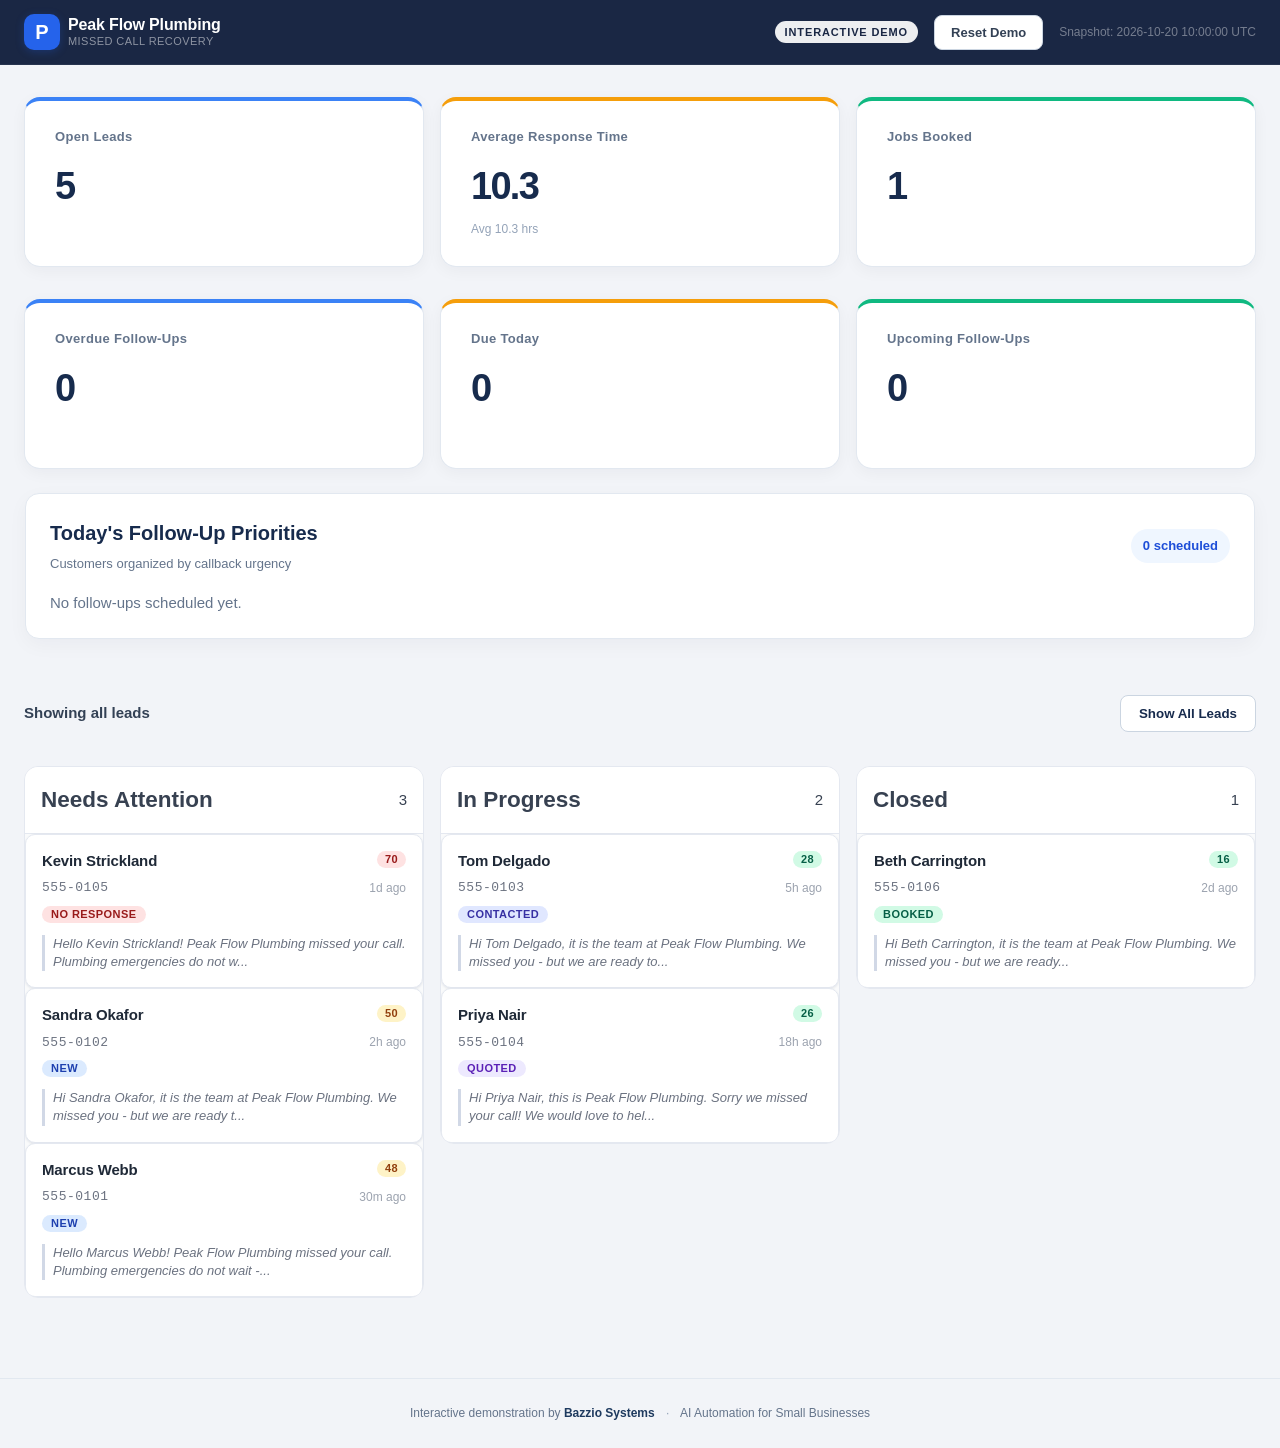
==== dashboard/index.html @ 4071e9ad "Initial Bazzio Systems plumbing demo" ====
﻿<!DOCTYPE html>
<html lang="en">
<head>
  <meta charset="UTF-8">
  <meta name="viewport" content="width=device-width, initial-scale=1">
  <title>Peak Flow Plumbing | Lead Recovery</title>
  <link rel="stylesheet" href="styles.css">
</head>
<body>

<header class="app-header">
  <div class="header-inner">
    <div class="brand">
      <div class="brand-icon">P</div>
      <div class="brand-text">
        <div class="brand-name">Peak Flow Plumbing</div>
        <div class="brand-sub">Missed Call Recovery</div>
      </div>
    </div>
    <div class="header-right">
      <span class="demo-badge">INTERACTIVE DEMO</span><button id="reset-demo-btn" type="button" title="Restore the original six demo customers">Reset Demo</button>
      <span id="anchor-label" class="anchor-label"></span>
    </div>
  </div>
</header>

<main>
  <section class="metrics-section">
    <div class="metrics-grid">
      <article class="metric-card">
        <h3>Open Leads</h3>
        <strong id="metric-open">0</strong>
      </article>

      <article class="metric-card">
        <h3>Average Response Time</h3>
        <strong id="metric-avg-hrs">0</strong>
        <span id="metric-avg-label"></span>
      </article>

      <article class="metric-card">
        <h3>Jobs Booked</h3>
        <strong id="metric-booked">0</strong>
      </article>
    </div>
  </section>

  <section class="metrics-section followup-summary">
    <div class="metrics-grid">
      <article class="metric-card">
        <h3>Overdue Follow-Ups</h3>
        <strong id="followup-overdue">0</strong>
      </article>
      <article class="metric-card">
        <h3>Due Today</h3>
        <strong id="followup-today">0</strong>
      </article>
      <article class="metric-card">
        <h3>Upcoming Follow-Ups</h3>
        <strong id="followup-upcoming">0</strong>
      </article>
    </div>
  </section>
  <div id="board"></div>

  <section id="followup-priority-section"
    style="max-width:1230px;margin:24px auto;padding:24px;box-sizing:border-box;background:#ffffff;border:1px solid #e2e8f0;border-radius:14px;box-shadow:0 6px 20px rgba(15,23,42,0.04);">

    <div style="display:flex;justify-content:space-between;align-items:center;gap:12px;flex-wrap:wrap;margin-bottom:18px;">
      <div>
        <h2 style="margin:0;color:#172b4d;font-size:20px;">
          Today's Follow-Up Priorities
        </h2>
        <p style="margin:6px 0 0;color:#64748b;font-size:13px;">
          Customers organized by callback urgency
        </p>
      </div>
      <span id="priority-count"
        style="background:#eff6ff;color:#1d4ed8;padding:7px 12px;border-radius:20px;font-size:13px;font-weight:600;">
        0 scheduled
      </span>
    </div>

    <div id="followup-priority-list">
      <p style="color:#64748b;font-size:14px;">
        Loading follow-up priorities...
      </p>
    </div>
  </section>
  <section class="board">
    <div class="board-inner">
    <div id="followup-filter-toolbar" style="grid-column:1 / -1;display:flex;align-items:center;justify-content:space-between;gap:12px;flex-wrap:wrap;margin-bottom:18px;">
      <span id="active-filter-label" aria-live="polite" style="font-weight:600;color:#334155;">Showing all leads</span>
      <button id="show-all-leads" type="button" style="padding:10px 18px;border:1px solid #cbd5e1;border-radius:8px;background:#ffffff;color:#172b4d;font-weight:600;cursor:pointer;">
        Show All Leads
      </button>
    </div>

      <article class="lane">
        <div class="lane-header">
          <h2>Needs Attention</h2>
          <span id="count-attention">0</span>
        </div>
        <div id="lane-attention-cards"></div>
      </article>

      <article class="lane">
        <div class="lane-header">
          <h2>In Progress</h2>
          <span id="count-progress">0</span>
        </div>
        <div id="lane-progress-cards"></div>
      </article>

      <article class="lane">
        <div class="lane-header">
          <h2>Closed</h2>
          <span id="count-closed">0</span>
        </div>
        <div id="lane-closed-cards"></div>
      </article>

    </div>
  </section>
</main>

<script src="../app/core.js"></script>
<script src="app.js"></script>
<footer class="bazzio-footer">Interactive demonstration by <strong>Bazzio Systems</strong> <span>·</span> AI Automation for Small Businesses</footer>
</body>
</html>
---- dashboard/styles.css ----
/* ==========================================================================
   Peak Flow Plumbing — Lead Dashboard Stylesheet
   Bazzio Systems AI Automation Demo — Phase 2
   ========================================================================== */

/* ── Custom Properties ────────────────────────────────────────────────────── */

:root {
  /* Palette */
  --bg:           #F2F4F8;
  --surface:      #FFFFFF;
  --surface-2:    #F9FAFB;
  --border:       #E4E8F0;
  --border-2:     #D1D8E6;

  /* Brand */
  --navy:         #1A2744;
  --navy-light:   #253361;

  /* Text */
  --text-primary: #1F2937;
  --text-body:    #374151;
  --text-muted:   #6B7280;
  --text-faint:   #9CA3AF;

  /* Lane: Needs Attention */
  --red:          #DC2626;
  --red-dim:      #B91C1C;
  --red-surface:  #FFF5F5;
  --red-border:   #FED7D7;
  --red-badge:    #FEE2E2;

  /* Lane: In Progress */
  --blue:         #2563EB;
  --blue-dim:     #1D4ED8;
  --blue-surface: #F0F4FF;
  --blue-border:  #C7D7FB;
  --blue-badge:   #DBEAFE;

  /* Lane: Closed */
  --green:        #16A34A;
  --green-dim:    #15803D;
  --green-surface:#F0FDF4;
  --green-border: #BBF7D0;
  --green-badge:  #D1FAE5;

  /* Urgency */
  --urg-high-bg:  #FEE2E2;
  --urg-high-txt: #991B1B;
  --urg-med-bg:   #FEF3C7;
  --urg-med-txt:  #92400E;
  --urg-low-bg:   #D1FAE5;
  --urg-low-txt:  #065F46;

  /* Status badges */
  --status-new-bg:    #DBEAFE;
  --status-new-txt:   #1E40AF;
  --status-contacted-bg:  #E0E7FF;
  --status-contacted-txt: #3730A3;
  --status-quoted-bg: #EDE9FE;
  --status-quoted-txt:#5B21B6;
  --status-no_response-bg: #FEE2E2;
  --status-no_response-txt:#991B1B;
  --status-won-bg:    #D1FAE5;
  --status-won-txt:   #065F46;
  --status-lost-bg:   #F3F4F6;
  --status-lost-txt:  #374151;

  /* Spacing */
  --space-xs:  4px;
  --space-sm:  8px;
  --space-md:  16px;
  --space-lg:  24px;
  --space-xl:  32px;
  --space-2xl: 48px;

  /* Radius */
  --radius-sm:  6px;
  --radius-md:  10px;
  --radius-lg:  14px;
  --radius-pill:9999px;

  /* Shadows */
  --shadow-sm: 0 1px 3px rgba(26,39,68,.07), 0 1px 2px rgba(26,39,68,.04);
  --shadow-md: 0 4px 12px rgba(26,39,68,.09), 0 2px 4px rgba(26,39,68,.05);
  --shadow-lg: 0 8px 24px rgba(26,39,68,.12), 0 4px 8px rgba(26,39,68,.06);

  /* Type */
  --font: -apple-system, BlinkMacSystemFont, "Segoe UI", "Helvetica Neue", Arial, sans-serif;
  --font-mono: ui-monospace, "SFMono-Regular", "Cascadia Code", Consolas, monospace;
}

/* ── Reset & Base ─────────────────────────────────────────────────────────── */

*, *::before, *::after {
  box-sizing: border-box;
  margin: 0;
  padding: 0;
}

html {
  font-size: 16px;
  -webkit-font-smoothing: antialiased;
  -moz-osx-font-smoothing: grayscale;
}

body {
  font-family: var(--font);
  font-size: 0.9375rem;
  line-height: 1.5;
  background: var(--bg);
  color: var(--text-body);
  min-height: 100vh;
}

/* ── Header ───────────────────────────────────────────────────────────────── */

.app-header {
  background: var(--navy);
  border-bottom: 1px solid rgba(255,255,255,.06);
  position: sticky;
  top: 0;
  z-index: 100;
}

.header-inner {
  max-width: 1280px;
  margin: 0 auto;
  padding: 0 var(--space-lg);
  height: 64px;
  display: flex;
  align-items: center;
  justify-content: space-between;
  gap: var(--space-md);
}

.brand {
  display: flex;
  align-items: center;
  gap: var(--space-sm);
  flex-shrink: 0;
}

.brand-icon {
  width: 32px;
  height: 32px;
  flex-shrink: 0;
}

.brand-text {
  display: flex;
  flex-direction: column;
  line-height: 1.25;
}

.brand-name {
  font-size: 1rem;
  font-weight: 700;
  color: #FFFFFF;
  letter-spacing: -0.01em;
}

.brand-sub {
  font-size: 0.6875rem;
  color: rgba(255,255,255,.5);
  letter-spacing: 0.04em;
  text-transform: uppercase;
}

.header-right {
  display: flex;
  align-items: center;
  gap: var(--space-md);
}

.demo-badge {
  font-size: 0.6875rem;
  font-weight: 700;
  letter-spacing: 0.08em;
  text-transform: uppercase;
  color: var(--navy);
  background: rgba(255,255,255,.92);
  border-radius: var(--radius-pill);
  padding: 3px 10px;
}

.anchor-label {
  font-size: 0.75rem;
  color: rgba(255,255,255,.4);
  display: none;
}

@media (min-width: 640px) {
  .anchor-label { display: block; }
}

/* ── Metrics Section ──────────────────────────────────────────────────────── */

.metrics-section {
  padding: var(--space-xl) var(--space-lg) 0;
  max-width: 1280px;
  margin: 0 auto;
}

.metrics-grid {
  display: grid;
  grid-template-columns: repeat(3, 1fr);
  gap: var(--space-md);
}

.metric-card {
  background: var(--surface);
  border: 1px solid var(--border);
  border-radius: var(--radius-lg);
  padding: var(--space-lg) var(--space-xl);
  display: flex;
  flex-direction: column;
  gap: var(--space-xs);
  box-shadow: var(--shadow-sm);
  transition: box-shadow .2s ease;
}

.metric-card:hover {
  box-shadow: var(--shadow-md);
}

.metric-card.accent-green {
  border-left: 4px solid var(--green);
}

.metric-card.accent-red {
  border-left: 4px solid var(--red);
}

.metric-card.accent-blue {
  border-left: 4px solid var(--blue);
}

.metric-value {
  font-size: 2rem;
  font-weight: 800;
  color: var(--navy);
  letter-spacing: -0.03em;
  line-height: 1;
}

.metric-label {
  font-size: 0.8125rem;
  color: var(--text-muted);
  font-weight: 500;
  text-transform: uppercase;
  letter-spacing: 0.05em;
}

@media (max-width: 480px) {
  .metrics-grid {
    grid-template-columns: 1fr;
  }
  .metric-card {
    flex-direction: row;
    align-items: center;
    justify-content: space-between;
    padding: var(--space-md);
  }
  .metric-value {
    font-size: 1.5rem;
  }
}

/* ── Board ────────────────────────────────────────────────────────────────── */

.board {
  padding: var(--space-xl) var(--space-lg) var(--space-2xl);
  max-width: 1280px;
  margin: 0 auto;
}

.board-inner {
  display: grid;
  grid-template-columns: repeat(3, 1fr);
  gap: var(--space-md);
  align-items: start;
}

@media (max-width: 900px) {
  .board-inner {
    grid-template-columns: 1fr;
  }
}

@media (min-width: 901px) and (max-width: 1100px) {
  .board-inner {
    grid-template-columns: repeat(3, 1fr);
    gap: var(--space-sm);
  }
}

/* ── Lane ─────────────────────────────────────────────────────────────────── */

.lane {
  border-radius: var(--radius-lg);
  border: 1px solid var(--border);
  background: var(--surface-2);
  overflow: hidden;
  display: flex;
  flex-direction: column;
}

.lane-header {
  padding: var(--space-md) var(--space-md);
  display: flex;
  align-items: center;
  justify-content: space-between;
  border-bottom: 1px solid var(--border);
  background: var(--surface);
}

.lane-title-group {
  display: flex;
  align-items: center;
  gap: var(--space-sm);
}

.lane-dot {
  width: 10px;
  height: 10px;
  border-radius: 50%;
  flex-shrink: 0;
}

.dot-red   { background: var(--red); }
.dot-blue  { background: var(--blue); }
.dot-green { background: var(--green); }

.lane-title {
  font-size: 0.875rem;
  font-weight: 700;
  color: var(--text-primary);
  letter-spacing: -0.01em;
}

.lane-count {
  font-size: 0.75rem;
  font-weight: 700;
  color: var(--text-muted);
  background: var(--border);
  border-radius: var(--radius-pill);
  padding: 2px 9px;
  min-width: 24px;
  text-align: center;
  display: inline-block;
}

.lane-attention .lane-count { background: var(--red-badge);  color: var(--red-dim); }
.lane-progress  .lane-count { background: var(--blue-badge); color: var(--blue-dim); }
.lane-closed    .lane-count { background: var(--green-badge);color: var(--green-dim); }

.lane-cards {
  padding: var(--space-sm);
  display: flex;
  flex-direction: column;
  gap: var(--space-sm);
  min-height: 120px;
}

/* ── Lead Card ────────────────────────────────────────────────────────────── */

.lead-card {
  background: var(--surface);
  border: 1px solid var(--border);
  border-radius: var(--radius-md);
  padding: var(--space-md);
  display: flex;
  flex-direction: column;
  gap: var(--space-sm);
  box-shadow: var(--shadow-sm);
  cursor: default;
  transition: box-shadow .18s ease, transform .18s ease, border-color .18s ease;
}

.lead-card:hover {
  box-shadow: var(--shadow-md);
  transform: translateY(-2px);
  border-color: var(--border-2);
}

.lane-attention .lead-card:hover { border-color: var(--red-border); }
.lane-progress  .lead-card:hover { border-color: var(--blue-border); }
.lane-closed    .lead-card:hover { border-color: var(--green-border); }

.card-header {
  display: flex;
  align-items: flex-start;
  justify-content: space-between;
  gap: var(--space-sm);
}

.lead-name {
  font-size: 0.9375rem;
  font-weight: 700;
  color: var(--text-primary);
  letter-spacing: -0.01em;
  line-height: 1.3;
  flex: 1;
}

/* Urgency pill */
.urgency-pill {
  font-size: 0.6875rem;
  font-weight: 800;
  letter-spacing: 0.03em;
  border-radius: var(--radius-pill);
  padding: 3px 8px;
  flex-shrink: 0;
  line-height: 1;
}

.urgency-high { background: var(--urg-high-bg); color: var(--urg-high-txt); }
.urgency-med  { background: var(--urg-med-bg);  color: var(--urg-med-txt);  }
.urgency-low  { background: var(--urg-low-bg);  color: var(--urg-low-txt);  }

/* Card meta row */
.card-meta {
  display: flex;
  align-items: center;
  justify-content: space-between;
  gap: var(--space-sm);
}

.lead-phone {
  font-family: var(--font-mono);
  font-size: 0.8125rem;
  color: var(--text-muted);
  letter-spacing: 0.04em;
}

.lead-time {
  font-size: 0.75rem;
  color: var(--text-faint);
}

/* Status badge */
.status-badge {
  display: inline-block;
  font-size: 0.6875rem;
  font-weight: 700;
  letter-spacing: 0.04em;
  text-transform: uppercase;
  border-radius: var(--radius-pill);
  padding: 3px 9px;
  line-height: 1;
  width: fit-content;
}

.status-new          { background: var(--status-new-bg);          color: var(--status-new-txt); }
.status-contacted    { background: var(--status-contacted-bg);    color: var(--status-contacted-txt); }
.status-quoted       { background: var(--status-quoted-bg);       color: var(--status-quoted-txt); }
.status-no_response  { background: var(--status-no_response-bg);  color: var(--status-no_response-txt); }
.status-won          { background: var(--status-won-bg);          color: var(--status-won-txt); }
.status-lost         { background: var(--status-lost-bg);         color: var(--status-lost-txt); }

/* SMS preview */
.sms-preview {
  font-size: 0.8125rem;
  color: var(--text-muted);
  line-height: 1.4;
  border-left: 3px solid var(--border-2);
  padding-left: var(--space-sm);
  margin-top: var(--space-xs);
  font-style: italic;
}

/* ── Empty State ──────────────────────────────────────────────────────────── */

.empty-state {
  display: flex;
  flex-direction: column;
  align-items: center;
  justify-content: center;
  padding: var(--space-xl) var(--space-md);
  color: var(--text-faint);
  font-size: 0.8125rem;
  text-align: center;
  gap: var(--space-sm);
}

.empty-state::before {
  content: "—";
  font-size: 1.5rem;
  opacity: .4;
}

/* ── Footer ───────────────────────────────────────────────────────────────── */

.app-footer {
  text-align: center;
  padding: var(--space-lg) var(--space-md);
  font-size: 0.75rem;
  color: var(--text-faint);
  border-top: 1px solid var(--border);
  margin-top: var(--space-md);
}

/* Bazzio premium metric cards */
.metrics-grid .metric-card {
    position: relative;
    min-height: 170px;
    padding: 26px 30px;
    background: #ffffff;
    border: 1px solid #e2e8f0;
    border-radius: 16px;
    box-shadow: 0 4px 16px rgba(15, 23, 42, 0.045);
    transition: transform 0.2s ease, box-shadow 0.2s ease;
}

.metrics-grid .metric-card:hover {
    transform: translateY(-3px);
    box-shadow: 0 10px 26px rgba(15, 23, 42, 0.09);
}

.metrics-grid .metric-card h3 {
    font-size: 13px;
    font-weight: 650;
    letter-spacing: 0.025em;
    color: #64748b;
    margin-bottom: 14px;
}

.metrics-grid .metric-card strong {
    display: block;
    font-size: 38px;
    line-height: 1.15;
    font-weight: 800;
    letter-spacing: -0.045em;
    color: #172b4d;
}

.metrics-grid .metric-card:nth-child(1) {
    border-top: 4px solid #3b82f6;
}

.metrics-grid .metric-card:nth-child(2) {
    border-top: 4px solid #f59e0b;
}

.metrics-grid .metric-card:nth-child(3) {
    border-top: 4px solid #10b981;
}

.metrics-grid .metric-card span {
    display: block;
    margin-top: 8px;
    font-size: 12px;
    color: #94a3b8;
}

@media (max-width: 640px) {
    .metrics-grid .metric-card {
        min-height: 140px;
        padding: 20px;
    }
    .metrics-grid .metric-card strong {
        font-size: 32px;
    }
}


/* Lead detail popup */
.lead-card {
    cursor: pointer;
    transition: box-shadow 0.2s ease, transform 0.2s ease;
}

.lead-card:hover {
    transform: translateY(-2px);
    box-shadow: 0 8px 22px rgba(15, 23, 42, 0.12);
}

.lead-detail-overlay {
    position: fixed;
    inset: 0;
    z-index: 9999;
    display: flex;
    align-items: center;
    justify-content: center;
    padding: 20px;
    background: rgba(15, 23, 42, 0.6);
    backdrop-filter: blur(4px);
}

.lead-detail-panel {
    width: 100%;
    max-width: 480px;
    padding: 32px;
    border-radius: 18px;
    background: #ffffff;
    box-shadow: 0 24px 64px rgba(0, 0, 0, 0.2);
}

.lead-detail-panel h2 {
    margin: 0 0 20px;
    font-size: 26px;
    color: #172b4d;
}

.lead-detail-panel h3 {
    margin: 24px 0 12px;
    font-size: 15px;
    color: #334155;
}

.lead-detail-panel > p {
    margin: 10px 0;
    color: #475569;
    font-size: 14px;
    line-height: 1.6;
}

.lead-detail-sms {
    padding: 18px;
    background: #f1f5f9;
    border-left: 3px solid #3b82f6;
    border-radius: 8px;
    white-space: pre-wrap;
    overflow-wrap: anywhere;
}

.lead-detail-close {
    width: 100%;
    margin-top: 24px;
    padding: 13px 20px;
    background: #172b4d;
    color: white;
    border: none;
    border-radius: 10px;
    font-size: 14px;
    font-weight: 700;
    cursor: pointer;
}

.lead-detail-close:hover {
    background: #284775;
}


.lead-status-select {
    display: block;
    width: 100%;
    padding: 13px 14px;
    margin-top: 10px;
    border: 1px solid #cbd5e1;
    border-radius: 10px;
    background: #ffffff;
    color: #172b4d;
    font-size: 14px;
    cursor: pointer;
}

.lead-status-select:focus {
    outline: 2px solid #3b82f6;
    outline-offset: 2px;
}


/* Phase 4: Customer popup polish */
.lead-detail-panel { max-width: 540px; padding: 30px; border: 1px solid #e2e8f0; border-radius: 16px; box-shadow: 0 24px 70px rgba(15,23,42,.22); }
.lead-detail-panel h2 { font-size: 24px; letter-spacing: -.5px; margin-bottom: 18px; }
.lead-detail-panel h3 { margin-top: 28px; margin-bottom: 12px; font-size: 15px; }
.lead-detail-close { transition: background .2s ease, transform .2s ease; }
.lead-detail-close:hover { transform: translateY(-1px); }
.lead-detail-close:active { transform: translateY(0); }
@media (max-width: 600px) { .lead-detail-panel { width: 100%; max-width: 100%; padding: 20px; } }

/* Phase 4: Lead card polish */
.lead-card { transition: transform .18s ease, box-shadow .18s ease, border-color .18s ease; cursor: pointer; }
.lead-card:hover { transform: translateY(-3px); box-shadow: 0 10px 28px rgba(15,23,42,.10); position: relative; z-index: 1; }
.lead-card:active { transform: translateY(-1px); }
.lead-card:focus-visible { outline: 3px solid #3b82f6; outline-offset: 2px; }
@media (prefers-reduced-motion: reduce) { .lead-card, .lead-detail-close { transition: none; } }

/* Phase 4: Follow-Up Priority Queue polish */
#followup-priority-list > div {
  background: #ffffff;
  border: 1px solid #e2e8f0;
  border-left: 4px solid #cbd5e1;
  border-radius: 12px;
  padding: 18px !important;
  margin-bottom: 12px !important;
  transition: box-shadow .2s ease, transform .2s ease;
}

#followup-priority-list > div:hover {
  transform: translateY(-2px);
  box-shadow: 0 8px 24px rgba(15, 23, 42, .08);
}

#followup-priority-list > div:focus-visible {
  outline: 3px solid #3b82f6;
  outline-offset: 3px;
}

#followup-priority-list > div strong {
  display: block;
  font-size: 15px;
  color: #172b4d;
  margin-bottom: 6px;
}

#followup-priority-list > div button {
  padding: 10px 16px !important;
  border-radius: 8px !important;
  font-weight: 600 !important;
  transition: filter .2s ease, transform .2s ease;
}

#followup-priority-list > div button:hover {
  filter: brightness(.92);
  transform: translateY(-1px);
}

@media (prefers-reduced-motion: reduce) {
  #followup-priority-list > div,
  #followup-priority-list > div button {
    transition: none;
  }
}

/* Phase 4: Priority Queue urgency indicators */
#followup-priority-list > div[data-priority="overdue"] {
  border-left: 5px solid #dc2626 !important;
  background: #fffafa;
}

#followup-priority-list > div[data-priority="today"] {
  border-left: 5px solid #f59e0b !important;
  background: #fffdf5;
}

#followup-priority-list > div[data-priority="upcoming"] {
  border-left: 5px solid #10b981 !important;
  background: #f8fffc;
}

/* Phase 4: Compact mobile dashboard metrics */
@media (max-width: 480px) {
  .metrics-grid {
    gap: 12px;
  }

  .metrics-grid .metric-card {
    min-height: 0;
    padding: 16px 18px;
  }

  .metrics-grid .metric-card h3 {
    margin: 0;
    line-height: 1.4;
  }

  .metrics-grid .metric-card strong {
    font-size: 28px;
    line-height: 1.2;
  }
}

/* Reset Demo button */
#reset-demo-btn {
  padding: 9px 16px;
  border: 1px solid #cbd5e1;
  border-radius: 8px;
  background: #ffffff;
  color: #334155;
  font-size: 13px;
  font-weight: 600;
  cursor: pointer;
  transition: background .2s ease, border-color .2s ease;
}

#reset-demo-btn:hover {
  background: #f1f5f9;
  border-color: #94a3b8;
}

#reset-demo-btn:focus-visible {
  outline: 3px solid #3b82f6;
  outline-offset: 2px;
}

@media (max-width: 480px) {
  #reset-demo-btn {
    padding: 7px 10px;
    font-size: 12px;
  }
}

/* Premium header logo */
.app-header .brand-icon { display: flex; align-items: center; justify-content: center; width: 36px; height: 36px; min-width: 36px; border-radius: 10px; background: #2563eb; color: #ffffff; font-size: 20px; font-weight: 800; line-height: 1; box-shadow: 0 2px 8px rgba(37,99,235,.25); }

/* Bazzio Systems footer */
.bazzio-footer { width: 100%; box-sizing: border-box; text-align: center; padding: 24px 16px; margin-top: 32px; color: #64748b; font-size: 12px; line-height: 1.8; border-top: 1px solid #e2e8f0; }
.bazzio-footer strong { color: #1e3a5f; font-weight: 700; }
.bazzio-footer span { margin: 0 8px; color: #94a3b8; }
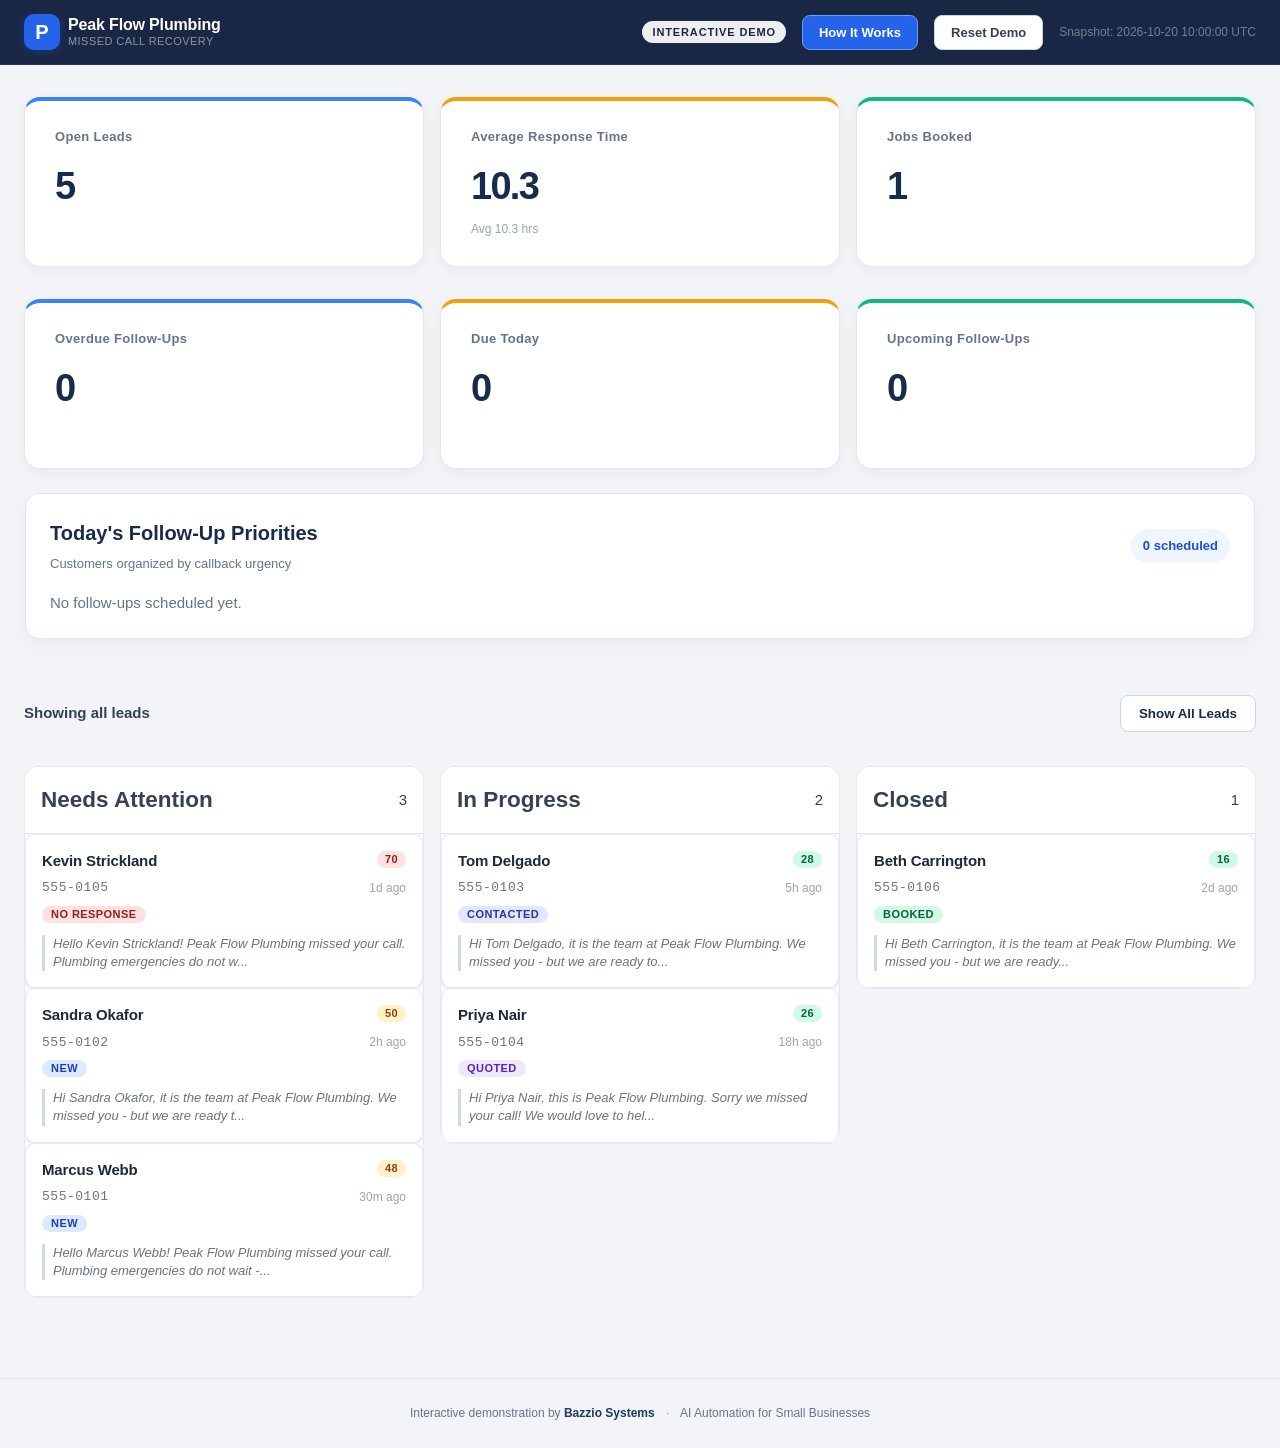
==== commit 21537b06: "Add interactive How It Works walkthrough" ====
--- a/dashboard/index.html
+++ b/dashboard/index.html
@@ -18,7 +18,7 @@
       </div>
     </div>
     <div class="header-right">
-      <span class="demo-badge">INTERACTIVE DEMO</span><button id="reset-demo-btn" type="button" title="Restore the original six demo customers">Reset Demo</button>
+      <span class="demo-badge">INTERACTIVE DEMO</span><button id="how-it-works-btn" type="button">How It Works</button> <button id="reset-demo-btn" type="button" title="Restore the original six demo customers">Reset Demo</button>
       <span id="anchor-label" class="anchor-label"></span>
     </div>
   </div>
@@ -137,3 +137,4 @@
 
 
 
+
--- a/dashboard/styles.css
+++ b/dashboard/styles.css
@@ -800,3 +800,21 @@
 .bazzio-footer { width: 100%; box-sizing: border-box; text-align: center; padding: 24px 16px; margin-top: 32px; color: #64748b; font-size: 12px; line-height: 1.8; border-top: 1px solid #e2e8f0; }
 .bazzio-footer strong { color: #1e3a5f; font-weight: 700; }
 .bazzio-footer span { margin: 0 8px; color: #94a3b8; }
+
+/* How It Works header button */
+#how-it-works-btn { padding: 9px 16px; border: 1px solid #60a5fa; border-radius: 8px; background: #2563eb; color: #fff; font-size: 13px; font-weight: 700; cursor: pointer; transition: background .2s ease, transform .2s ease; }
+#how-it-works-btn:hover { background: #1d4ed8; transform: translateY(-1px); }
+#how-it-works-btn:focus-visible { outline: 3px solid #93c5fd; outline-offset: 2px; }
+@media (max-width: 480px) { #how-it-works-btn { padding: 7px 10px; font-size: 12px; } }
+
+/* Bazzio walkthrough polish */
+#how-it-works-overlay .lead-detail-panel { width: min(600px, 92vw); box-sizing: border-box; padding: 32px; }
+#how-it-works-overlay h2 { font-size: 25px; margin-bottom: 12px; }
+#how-it-works-overlay .lead-detail-panel > p { font-size: 14px; line-height: 1.7; }
+#how-it-works-overlay .walkthrough-steps { display: grid; gap: 12px; margin: 24px 0; }
+#how-it-works-overlay .walkthrough-steps p { margin: 0; padding: 16px 18px; border: 1px solid #e2e8f0; border-left: 4px solid #2563eb; border-radius: 10px; background: #f8fafc; color: #475569; font-size: 14px; line-height: 1.6; }
+#how-it-works-overlay .walkthrough-steps strong { color: #172b4d; }
+#walkthrough-close { width: 100%; padding: 13px 18px; margin-top: 14px; border: 0; border-radius: 9px; background: #2563eb; color: white; font-size: 14px; font-weight: 700; cursor: pointer; }
+#walkthrough-close:hover { background: #1d4ed8; }
+#walkthrough-close:focus-visible { outline: 3px solid #93c5fd; outline-offset: 2px; }
+@media (max-width: 480px) { #how-it-works-overlay .lead-detail-panel { padding: 20px; } #how-it-works-overlay h2 { font-size: 21px; } }
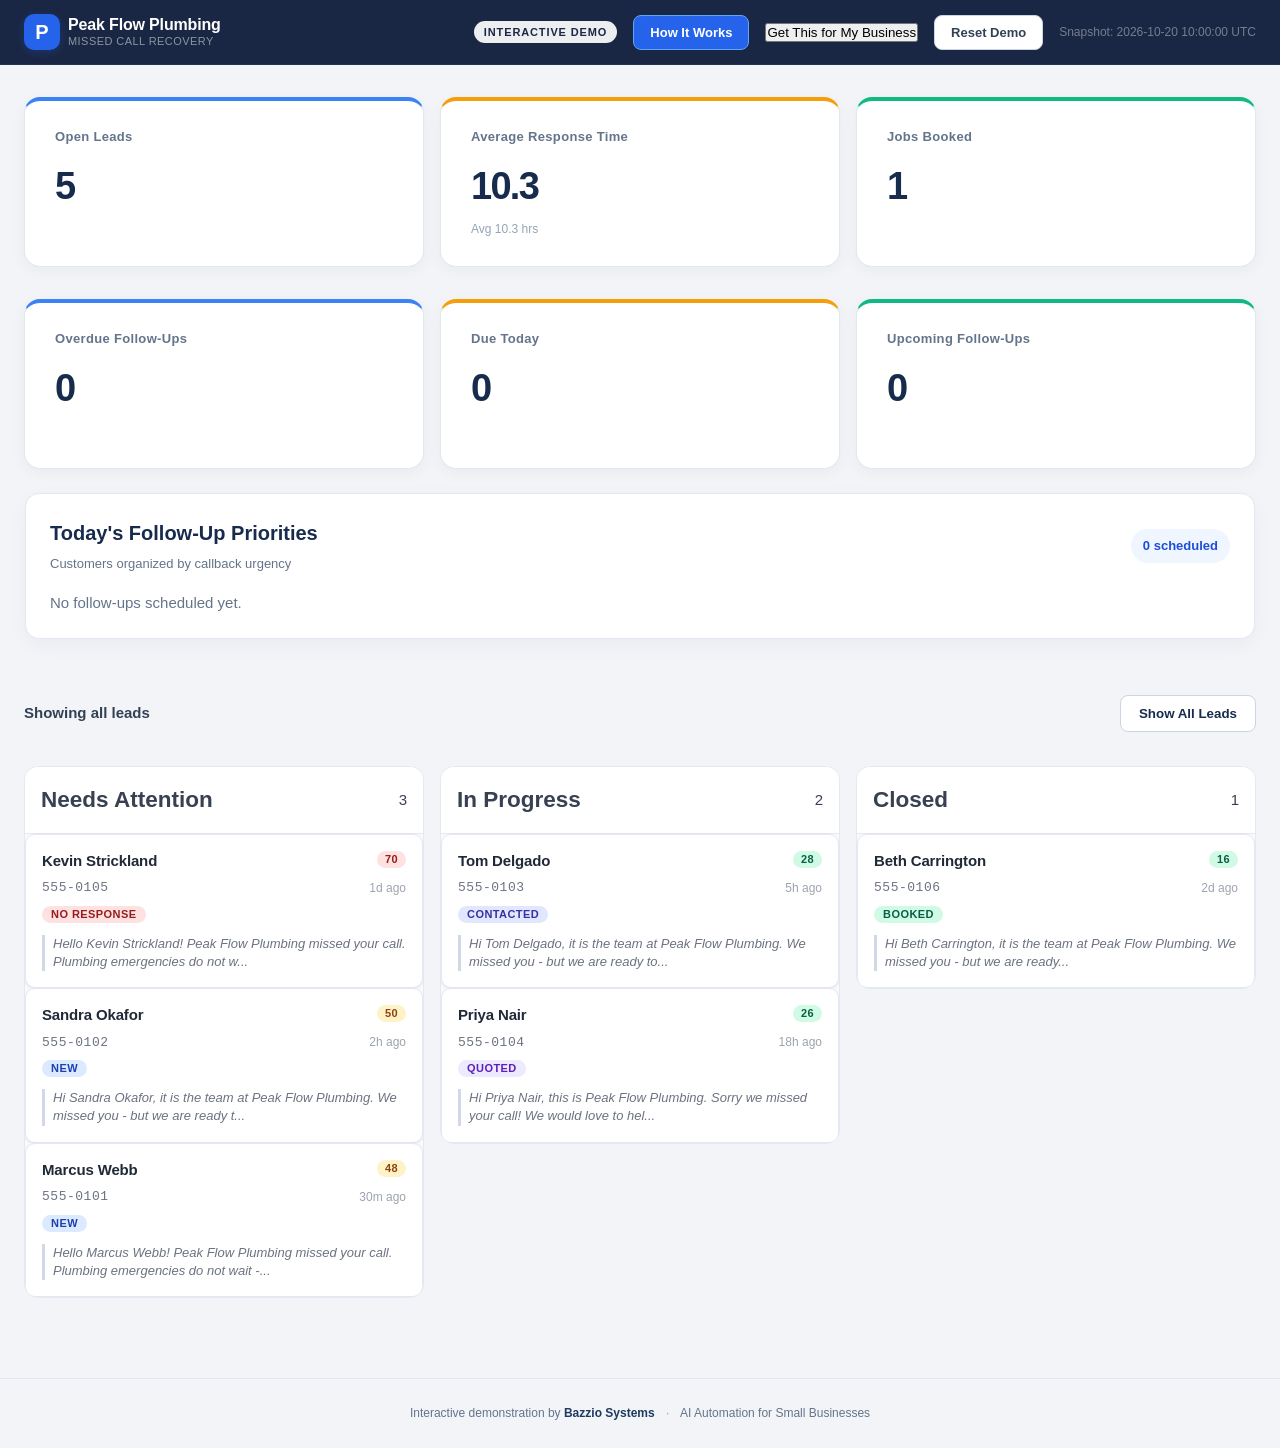
==== commit 88e4110d: "Add Bazzio Systems consultation form" ====
--- a/dashboard/index.html
+++ b/dashboard/index.html
@@ -18,7 +18,7 @@
       </div>
     </div>
     <div class="header-right">
-      <span class="demo-badge">INTERACTIVE DEMO</span><button id="how-it-works-btn" type="button">How It Works</button> <button id="reset-demo-btn" type="button" title="Restore the original six demo customers">Reset Demo</button>
+      <span class="demo-badge">INTERACTIVE DEMO</span><button id="how-it-works-btn" type="button">How It Works</button> <button id="contact-bazzio-btn" type="button">Get This for My Business</button> <button id="reset-demo-btn" type="button" title="Restore the original six demo customers">Reset Demo</button>
       <span id="anchor-label" class="anchor-label"></span>
     </div>
   </div>
@@ -138,3 +138,4 @@
 
 
 
+
--- a/dashboard/styles.css
+++ b/dashboard/styles.css
@@ -818,3 +818,4 @@
 #walkthrough-close:hover { background: #1d4ed8; }
 #walkthrough-close:focus-visible { outline: 3px solid #93c5fd; outline-offset: 2px; }
 @media (max-width: 480px) { #how-it-works-overlay .lead-detail-panel { padding: 20px; } #how-it-works-overlay h2 { font-size: 21px; } }
+#bazzio-contact-overlay .lead-detail-panel{width:min(560px,calc(100vw - 32px));padding:28px}#bazzio-contact-form{display:flex;flex-direction:column;gap:16px;margin-top:20px}#bazzio-contact-form label{display:flex;flex-direction:column;gap:7px;font-size:14px;font-weight:600;color:#334155}#bazzio-contact-form input,#bazzio-contact-form textarea{box-sizing:border-box;width:100%;padding:12px 14px;border:1px solid #cbd5e1;border-radius:9px;background:#fff;color:#0f172a;font:inherit;font-weight:400}#bazzio-contact-form input:focus,#bazzio-contact-form textarea:focus{outline:2px solid #2563eb;outline-offset:1px}#bazzio-contact-form button{padding:13px 16px;border-radius:9px;font-weight:700;cursor:pointer}#bazzio-contact-form button[type=submit]{background:#2563eb;color:white;border:0}#bazzio-contact-close{background:#f1f5f9;color:#334155;border:1px solid #cbd5e1}
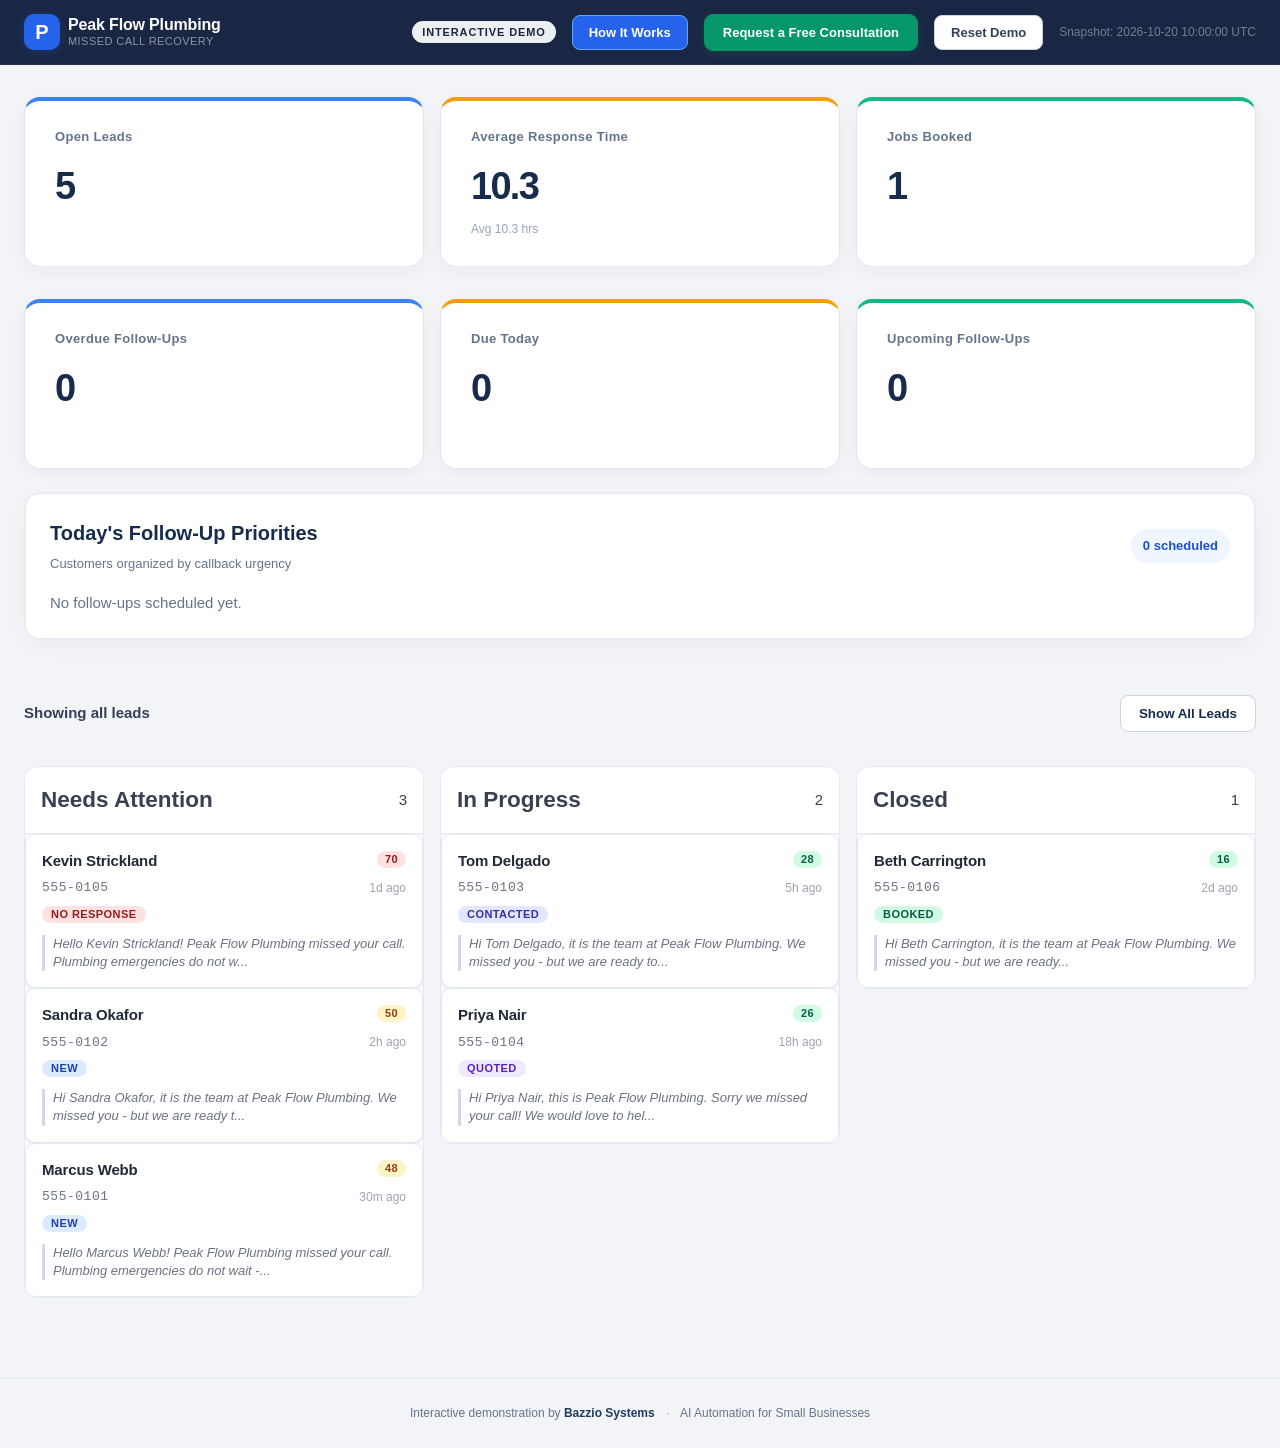
==== commit d7313770: "Style Bazzio consultation button" ====
--- a/dashboard/index.html
+++ b/dashboard/index.html
@@ -18,7 +18,7 @@
       </div>
     </div>
     <div class="header-right">
-      <span class="demo-badge">INTERACTIVE DEMO</span><button id="how-it-works-btn" type="button">How It Works</button> <button id="contact-bazzio-btn" type="button">Get This for My Business</button> <button id="reset-demo-btn" type="button" title="Restore the original six demo customers">Reset Demo</button>
+      <span class="demo-badge">INTERACTIVE DEMO</span><button id="how-it-works-btn" type="button">How It Works</button> <button id="contact-bazzio-btn" type="button">Request a Free Consultation</button> <button id="reset-demo-btn" type="button" title="Restore the original six demo customers">Reset Demo</button>
       <span id="anchor-label" class="anchor-label"></span>
     </div>
   </div>
@@ -139,3 +139,4 @@
 
 
 
+
--- a/dashboard/styles.css
+++ b/dashboard/styles.css
@@ -819,3 +819,4 @@
 #walkthrough-close:focus-visible { outline: 3px solid #93c5fd; outline-offset: 2px; }
 @media (max-width: 480px) { #how-it-works-overlay .lead-detail-panel { padding: 20px; } #how-it-works-overlay h2 { font-size: 21px; } }
 #bazzio-contact-overlay .lead-detail-panel{width:min(560px,calc(100vw - 32px));padding:28px}#bazzio-contact-form{display:flex;flex-direction:column;gap:16px;margin-top:20px}#bazzio-contact-form label{display:flex;flex-direction:column;gap:7px;font-size:14px;font-weight:600;color:#334155}#bazzio-contact-form input,#bazzio-contact-form textarea{box-sizing:border-box;width:100%;padding:12px 14px;border:1px solid #cbd5e1;border-radius:9px;background:#fff;color:#0f172a;font:inherit;font-weight:400}#bazzio-contact-form input:focus,#bazzio-contact-form textarea:focus{outline:2px solid #2563eb;outline-offset:1px}#bazzio-contact-form button{padding:13px 16px;border-radius:9px;font-weight:700;cursor:pointer}#bazzio-contact-form button[type=submit]{background:#2563eb;color:white;border:0}#bazzio-contact-close{background:#f1f5f9;color:#334155;border:1px solid #cbd5e1}
+/* Bazzio consultation CTA */ #contact-bazzio-btn{padding:10px 18px;border:1px solid #059669;border-radius:9px;background:#059669;color:#ffffff;font-size:13px;font-weight:700;cursor:pointer;white-space:nowrap;box-shadow:0 3px 10px rgba(5,150,105,.2);transition:background .2s ease,transform .2s ease,box-shadow .2s ease}#contact-bazzio-btn:hover{background:#047857;transform:translateY(-1px);box-shadow:0 5px 14px rgba(5,150,105,.3)}#contact-bazzio-btn:focus-visible{outline:3px solid #6ee7b7;outline-offset:3px}@media(max-width:480px){#contact-bazzio-btn{padding:8px 11px;font-size:12px;white-space:normal}}
